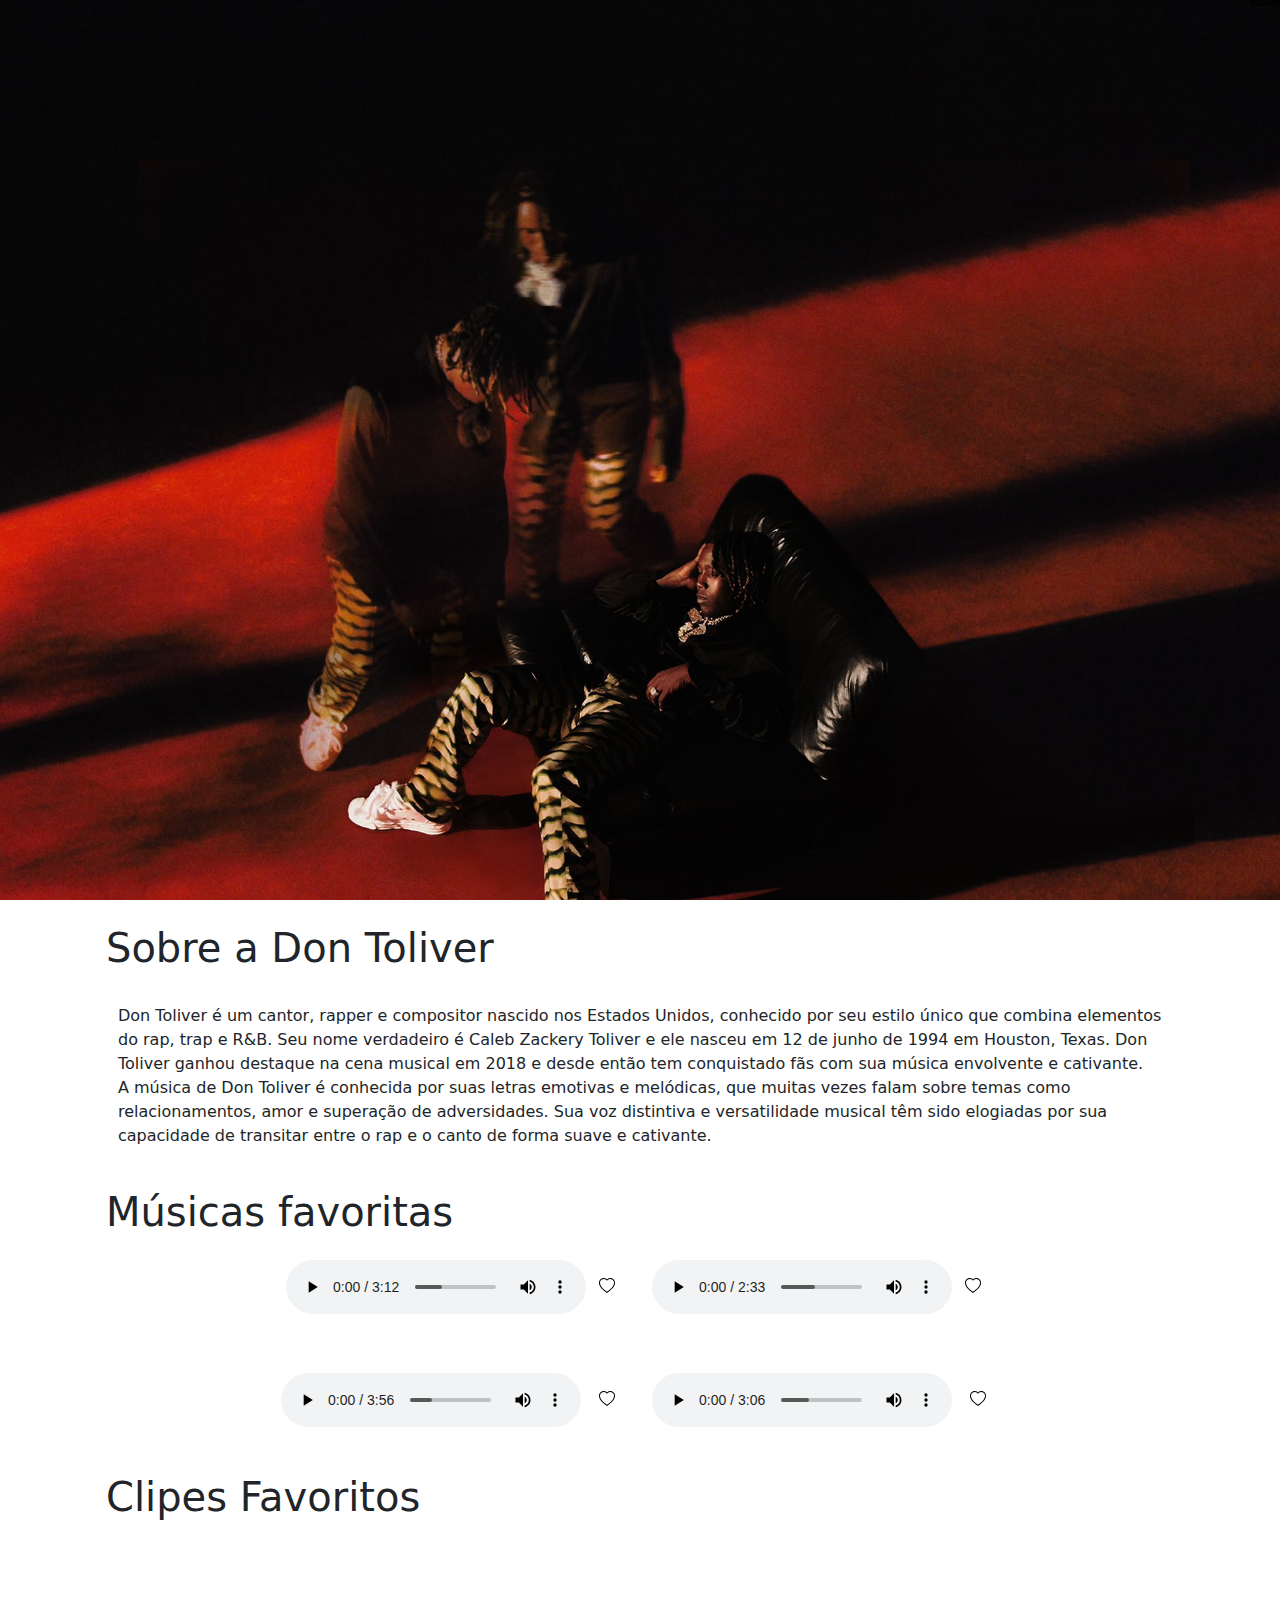
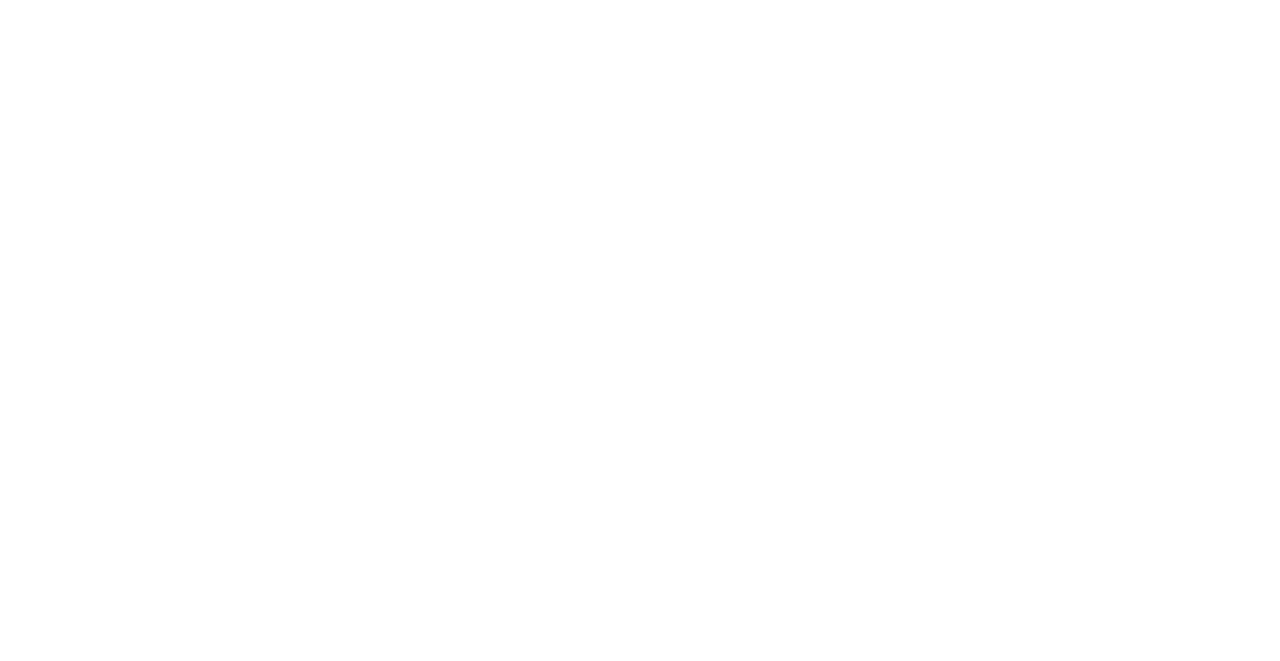
==== projetoBandas/pages/DonT.html @ a928bdb9 "AGORA SIM" ====
<!DOCTYPE html>
<html lang="pt-br">
<head>
    <meta charset="UTF-8">
    <meta http-equiv="X-UA-Compatible" content="IE=edge">
    <meta name="viewport" content="width=device-width, initial-scale=1.0">
    <title>Don Toliver</title>
    <link rel="stylesheet" href="../css/bootstrap.min.css">
</head>
<body>
    <div class="bg-image Capa" 
     style="background-image: url('../imgs/capaDonT.jfif');
            height: 100vh; background-repeat: no-repeat; background-size: cover;">
        </div>
    <div class="container">
        <main class="p-4 m-auto">
            <section>
                <div class="row">
                <h1 class="">Sobre a Don Toliver</h1>
                <p class="p-4">
                    Don Toliver é um cantor, rapper e compositor nascido nos Estados Unidos, conhecido por seu estilo único que combina elementos do rap, trap e R&B. Seu nome verdadeiro é Caleb Zackery Toliver e ele nasceu em 12 de junho de 1994 em Houston, Texas. Don Toliver ganhou destaque na cena musical em 2018 e desde então tem conquistado fãs com sua música envolvente e cativante. <br>
                    A música de Don Toliver é conhecida por suas letras emotivas e melódicas, que muitas vezes falam sobre temas como relacionamentos, amor e superação de adversidades. Sua voz distintiva e versatilidade musical têm sido elogiadas por sua capacidade de transitar entre o rap e o canto de forma suave e cativante.
                </p>
                </div>
                <div class="row">
                    <h1 class="">Músicas favoritas</h1>
                    <div class="d-flex flex-row justify-content-center p-2 mt-2">
    
                        <div class="flex-row me-4"><audio controls src="../audios/Let Her Go.mp3"></audio><button class="btn rounded-5 mb-5"id="btnF">

                            <img src="../imgs/heart.svg" alt=""></button></div>

                        <div class="flex-row"><audio controls src="../audios/No Idea.mp3"></audio><button class="btn rounded-5 mb-5"id="btnF">

                            <img src="../imgs/heart.svg" alt=""></button></div>
                    </div>
                    <div class="d-flex flex-row justify-content-center p-2 mt-1">
                        <div class="flex-row me-4"><audio controls src="../audios/Candy.mp3"></audio> <button class="btn rounded-5 mb-5" id="btnF">

                            <img src="../imgs/heart.svg" alt=""></button></div>

                        <div class="flex-row"><audio controls src="../audios/Do It Right.mp3"></audio> <button class="btn rounded-5 mb-5"id="btnF">

                            <img src="../imgs/heart.svg" alt=""></button></div>
                    </div>
                    </div>
            </section>
            <section>
                <div class="row">
                    <h1>Clipes Favoritos</h1>
                </div>
                <div class="row">
                    <div class="d-flex flex-row justify-content-center">
                        <div class="flex-row p-2 mt-3">
                            <iframe width="420" height="315" src="https://www.youtube.com/embed/4IahvCIqeOc" title="YouTube video player" frameborder="0" allow="accelerometer; autoplay; clipboard-write; encrypted-media; gyroscope; picture-in-picture; web-share" allowfullscreen></iframe>
                        </div>
                        <div class="flex-row p-2 mt-3"><iframe width="420" height="315" src="https://www.youtube.com/embed/no0RhhdJMlE" title="YouTube video player" frameborder="0" allow="accelerometer; autoplay; clipboard-write; encrypted-media; gyroscope; picture-in-picture; web-share" allowfullscreen></iframe></div>
                    </div>
                    <div class="d-flex flex-row justify-content-center">
                        <div class="flex-row p-2 mt-3"><iframe width="420" height="315" src="https://www.youtube.com/embed/qFIJHaylMu4" title="YouTube video player" frameborder="0" allow="accelerometer; autoplay; clipboard-write; encrypted-media; gyroscope; picture-in-picture; web-share" allowfullscreen></iframe></div>

                        <div class="flex-row p-2 mt-3">
                            <iframe width="420" height="315" src="https://www.youtube.com/embed/FVNHNfKeIFw" title="YouTube video player" frameborder="0" allow="accelerometer; autoplay; clipboard-write; encrypted-media; gyroscope; picture-in-picture; web-share" allowfullscreen></iframe>
                        </div>
                    </div>
                </div>
            </section>
        </main>
    </div>

    




    <script src="../js/bootstrap.min.js"></script>
    <script src="../js/app.js"></script>
</body>
</html>
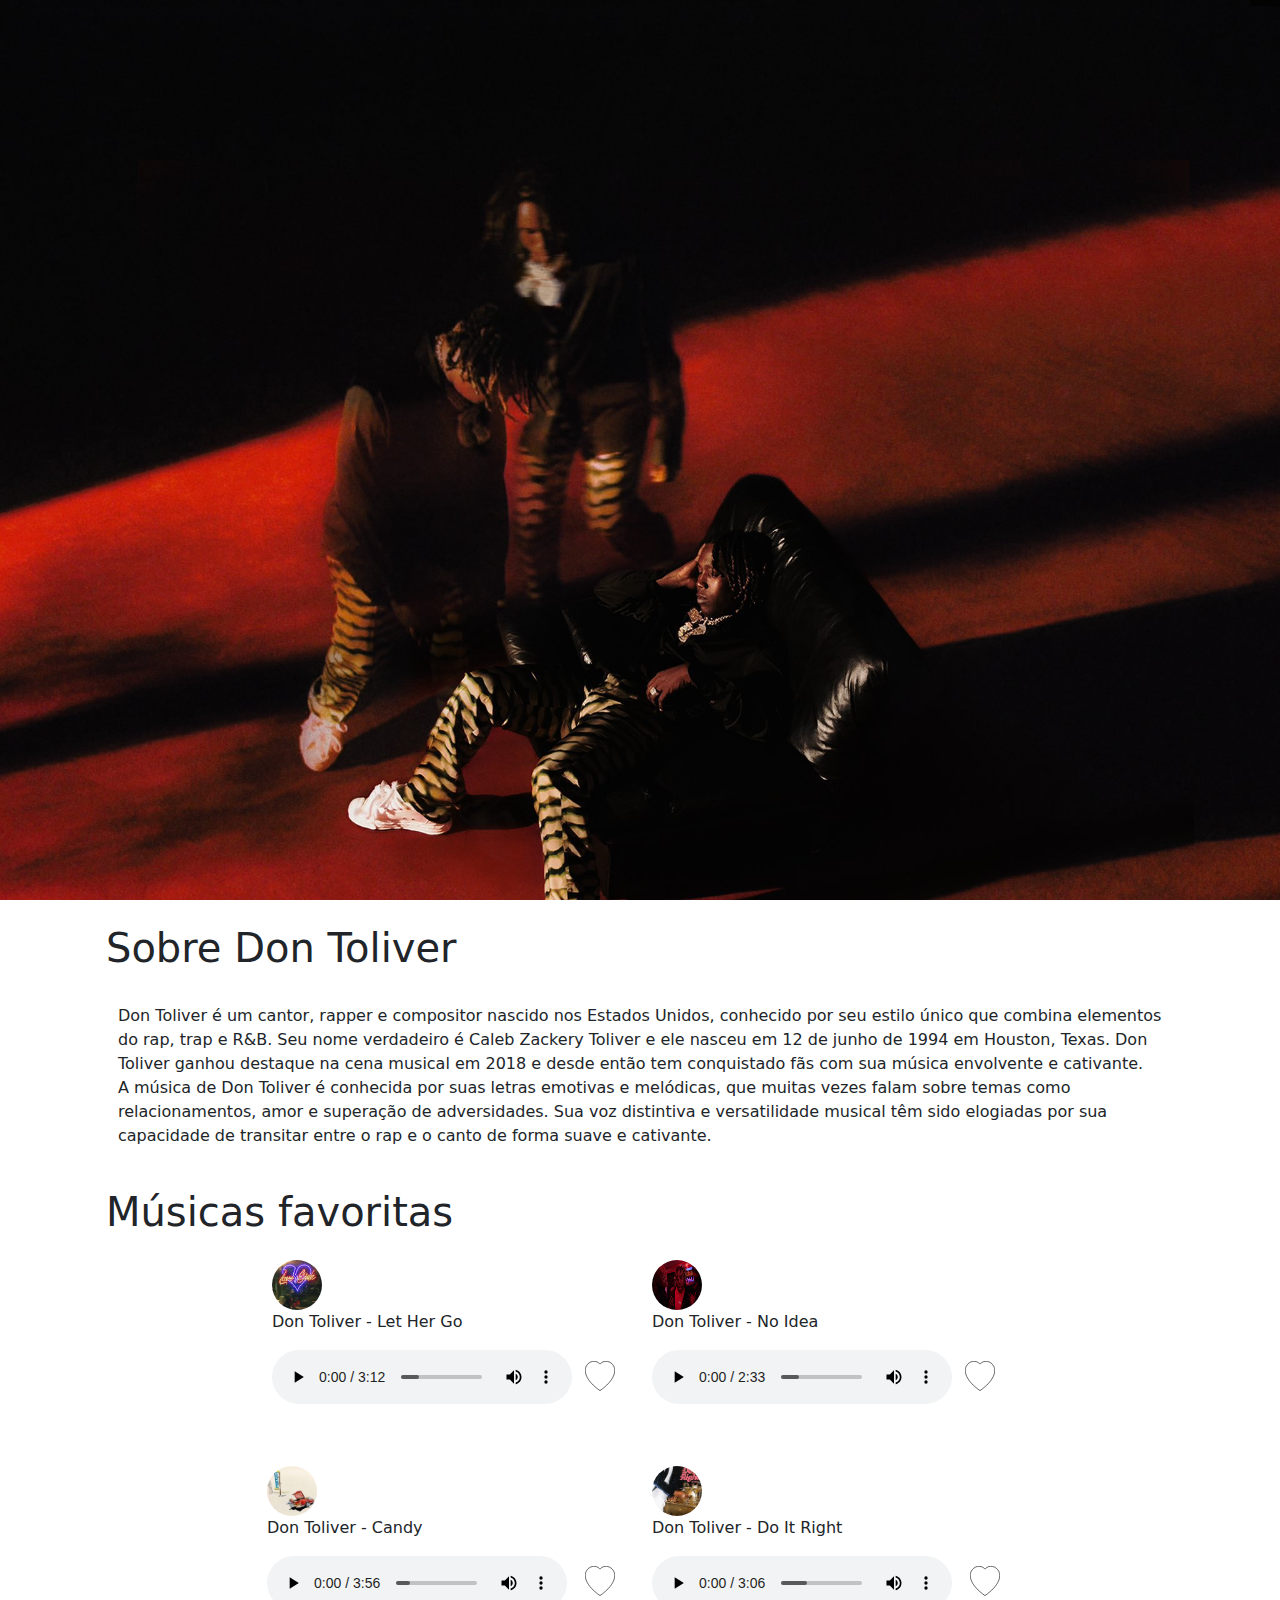
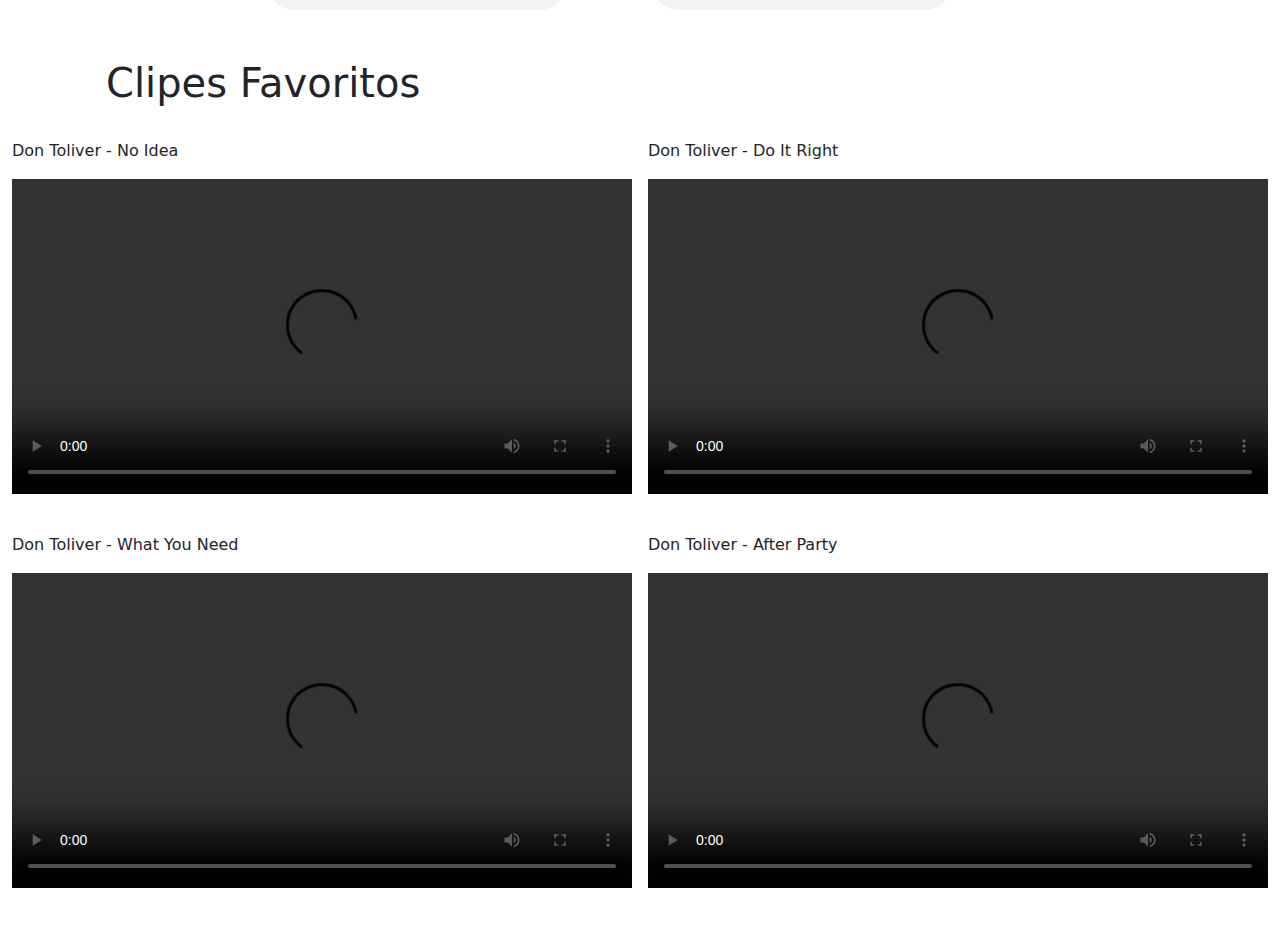
==== commit cb2b5500: "ultimo push" ====
--- a/projetoBandas/pages/DonT.html
+++ b/projetoBandas/pages/DonT.html
@@ -6,17 +6,18 @@
     <meta name="viewport" content="width=device-width, initial-scale=1.0">
     <title>Don Toliver</title>
     <link rel="stylesheet" href="../css/bootstrap.min.css">
+    <link rel="stylesheet" href="../css/Iron.css">
 </head>
 <body>
     <div class="bg-image Capa" 
-     style="background-image: url('../imgs/capaDonT.jfif');
+     style="background-image: url('../imgs\ arthur/capaDonT.jfif');
             height: 100vh; background-repeat: no-repeat; background-size: cover;">
         </div>
     <div class="container">
         <main class="p-4 m-auto">
             <section>
                 <div class="row">
-                <h1 class="">Sobre a Don Toliver</h1>
+                <h1 class="">Sobre Don Toliver</h1>
                 <p class="p-4">
                     Don Toliver é um cantor, rapper e compositor nascido nos Estados Unidos, conhecido por seu estilo único que combina elementos do rap, trap e R&B. Seu nome verdadeiro é Caleb Zackery Toliver e ele nasceu em 12 de junho de 1994 em Houston, Texas. Don Toliver ganhou destaque na cena musical em 2018 e desde então tem conquistado fãs com sua música envolvente e cativante. <br>
                     A música de Don Toliver é conhecida por suas letras emotivas e melódicas, que muitas vezes falam sobre temas como relacionamentos, amor e superação de adversidades. Sua voz distintiva e versatilidade musical têm sido elogiadas por sua capacidade de transitar entre o rap e o canto de forma suave e cativante.
@@ -26,22 +27,22 @@
                     <h1 class="">Músicas favoritas</h1>
                     <div class="d-flex flex-row justify-content-center p-2 mt-2">
     
-                        <div class="flex-row me-4"><audio controls src="../audios/Let Her Go.mp3"></audio><button class="btn rounded-5 mb-5"id="btnF">
+                        <div class="flex-row me-4"> <img src="../imgs arthur/LoveSick.jfif" alt="" style="border-radius: 50%; width: 50px;"><p class="">Don Toliver - Let Her Go</p><audio controls src="../audios arthur/Let Her Go.mp3"></audio><button class="btn rounded-5 mb-5"id="btnF">
 
-                            <img src="../imgs/heart.svg" alt=""></button></div>
+                            <img src="../imgs arthur/Vector.svg" alt="" style="width: 30px;" id="coracao"></button></div>
 
-                        <div class="flex-row"><audio controls src="../audios/No Idea.mp3"></audio><button class="btn rounded-5 mb-5"id="btnF">
+                        <div class="flex-row">  <img src="../imgs arthur/NoIdeia.jpg" alt="" style="border-radius: 50%; width: 50px; height: 50px;"><p class="">Don Toliver - No Idea</p><audio controls src="../audios arthur/No Idea.mp3"></audio><button class="btn rounded-5 mb-5"id="btnF">
 
-                            <img src="../imgs/heart.svg" alt=""></button></div>
+                            <img src="../imgs arthur/Vector.svg" alt="" style="width: 30px; "id="coracao"></button></div>
                     </div>
                     <div class="d-flex flex-row justify-content-center p-2 mt-1">
-                        <div class="flex-row me-4"><audio controls src="../audios/Candy.mp3"></audio> <button class="btn rounded-5 mb-5" id="btnF">
+                        <div class="flex-row me-4">  <img src="../imgs arthur/Candy.jfif" alt="" style="border-radius: 50%; width: 50px;"><p class="">Don Toliver - Candy</p><audio controls src="../audios arthur/Candy.mp3"></audio> <button class="btn rounded-5 mb-5" id="btnF">
 
-                            <img src="../imgs/heart.svg" alt=""></button></div>
+                            <img src="../imgs arthur/Vector.svg" alt="" style="width: 30px;"id="coracao"></button></div>
 
-                        <div class="flex-row"><audio controls src="../audios/Do It Right.mp3"></audio> <button class="btn rounded-5 mb-5"id="btnF">
+                        <div class="flex-row">  <img src="../imgs arthur/DoItRight.jfif" style="border-radius: 50%; width: 50px;"><p class="">Don Toliver - Do It Right</p><audio controls src="../audios arthur/Do It Right.mp3"></audio> <button class="btn rounded-5 mb-5"id="btnF">
 
-                            <img src="../imgs/heart.svg" alt=""></button></div>
+                            <img src="../imgs arthur/Vector.svg" alt="" style="width: 30px;"id="coracao"></button></div>
                     </div>
                     </div>
             </section>
@@ -52,15 +53,23 @@
                 <div class="row">
                     <div class="d-flex flex-row justify-content-center">
                         <div class="flex-row p-2 mt-3">
-                            <iframe width="420" height="315" src="https://www.youtube.com/embed/4IahvCIqeOc" title="YouTube video player" frameborder="0" allow="accelerometer; autoplay; clipboard-write; encrypted-media; gyroscope; picture-in-picture; web-share" allowfullscreen></iframe>
+                            <p>Don Toliver - No Idea</p>
+                            <video controls src="../videos arthur/Don Toliver - No Idea [Official Music Video].mp4" style="width: 620px;" class="video1"> </video>
+                            
                         </div>
-                        <div class="flex-row p-2 mt-3"><iframe width="420" height="315" src="https://www.youtube.com/embed/no0RhhdJMlE" title="YouTube video player" frameborder="0" allow="accelerometer; autoplay; clipboard-write; encrypted-media; gyroscope; picture-in-picture; web-share" allowfullscreen></iframe></div>
+                        <div class="flex-row p-2 mt-3">
+                            <p>Don Toliver - Do It Right</p>
+                            <video controls src="../videos arthur/Don Toliver - Do It Right (Music Video).mp4" style="width: 620px;" class="video1"></video></div>
                     </div>
                     <div class="d-flex flex-row justify-content-center">
-                        <div class="flex-row p-2 mt-3"><iframe width="420" height="315" src="https://www.youtube.com/embed/qFIJHaylMu4" title="YouTube video player" frameborder="0" allow="accelerometer; autoplay; clipboard-write; encrypted-media; gyroscope; picture-in-picture; web-share" allowfullscreen></iframe></div>
+                        
+                        <div class="flex-row p-2 mt-3">
+                            <p>Don Toliver - What You Need</p>
+                            <video controls src="../videos arthur/Don Toliver - What You Need [Official Music Video].mp4" style="width: 620px;" class="video1"></video></div>
 
                         <div class="flex-row p-2 mt-3">
-                            <iframe width="420" height="315" src="https://www.youtube.com/embed/FVNHNfKeIFw" title="YouTube video player" frameborder="0" allow="accelerometer; autoplay; clipboard-write; encrypted-media; gyroscope; picture-in-picture; web-share" allowfullscreen></iframe>
+                            <p>Don Toliver - After Party</p>
+                            <video controls src="../videos arthur/Don Toliver - After Party [Official Music Video].mp4" style="width: 620px;" class="video1"></video>
                         </div>
                     </div>
                 </div>
--- a/projetoBandas/css/Iron.css
+++ b/projetoBandas/css/Iron.css
@@ -0,0 +1,8 @@
+
+.video1{
+    height: 315px;
+    width: 420px;
+}
+#coracao path:active{
+    fill: red;
+}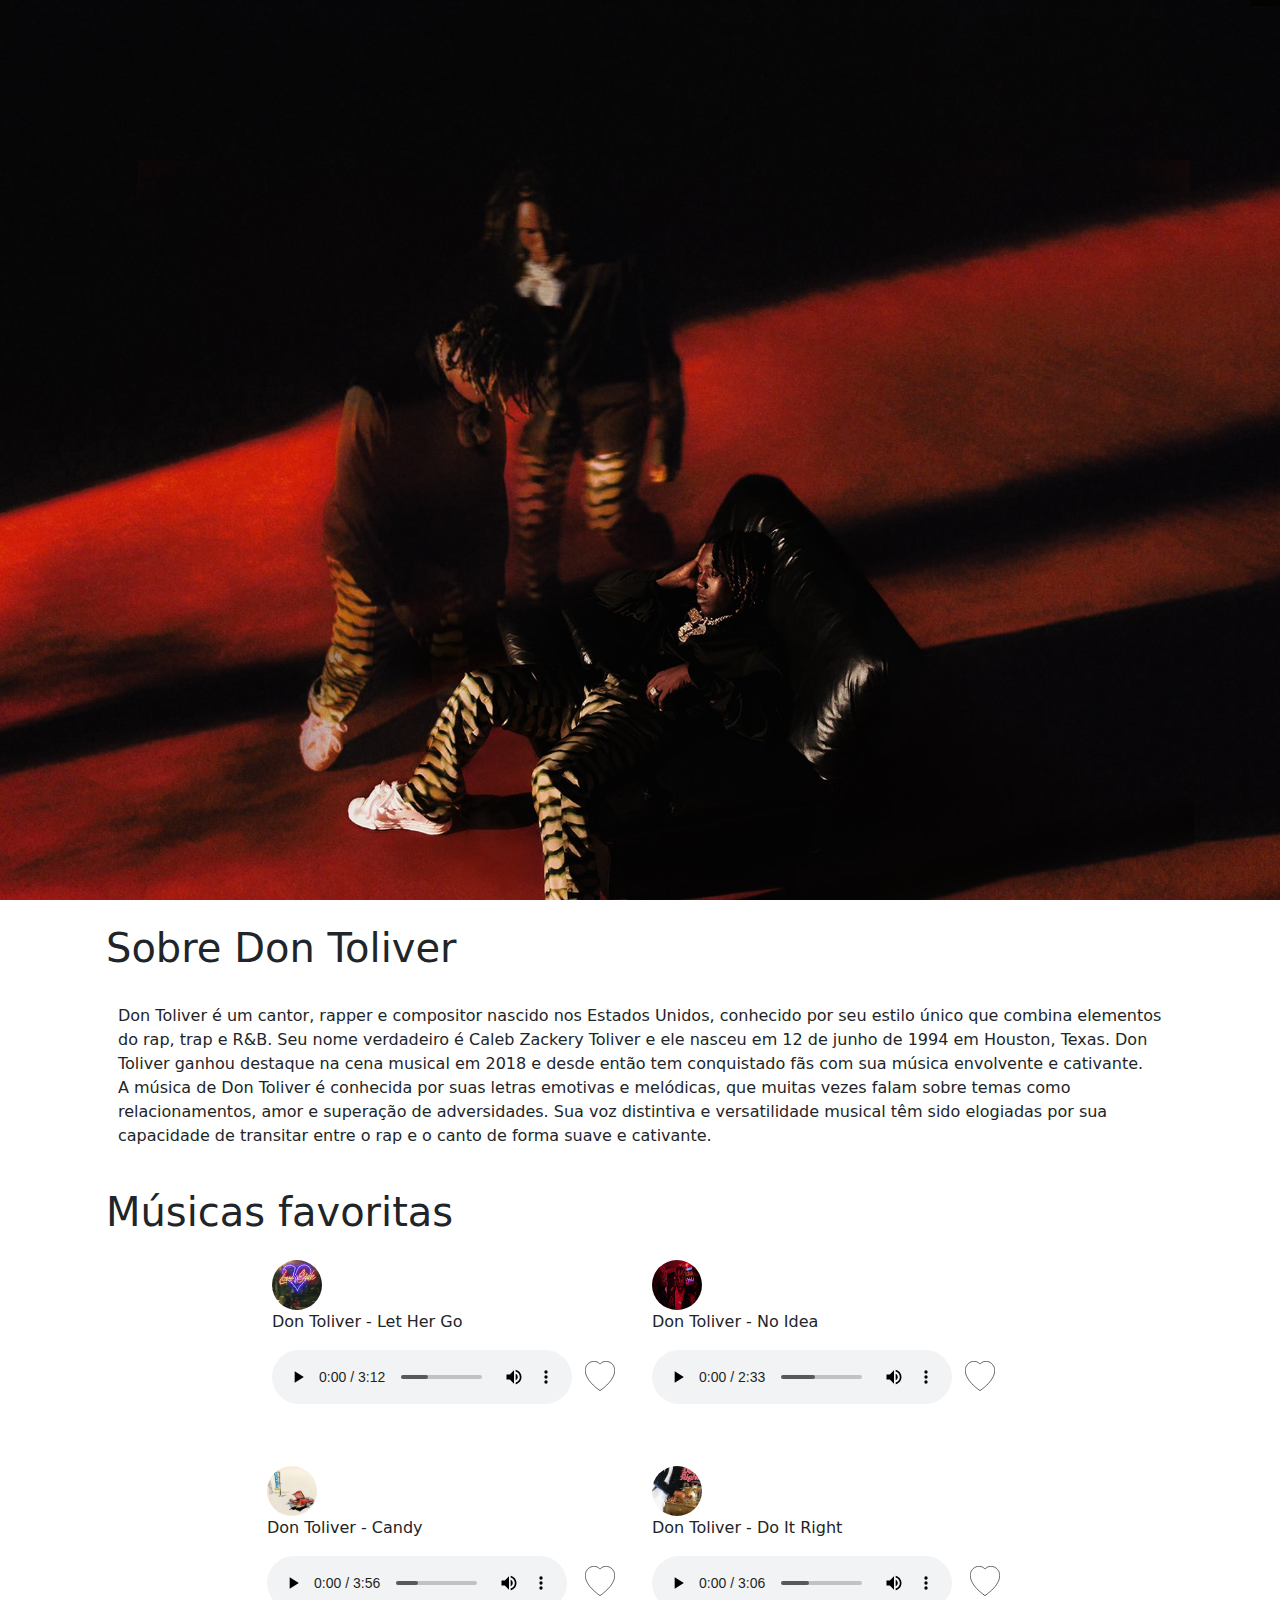
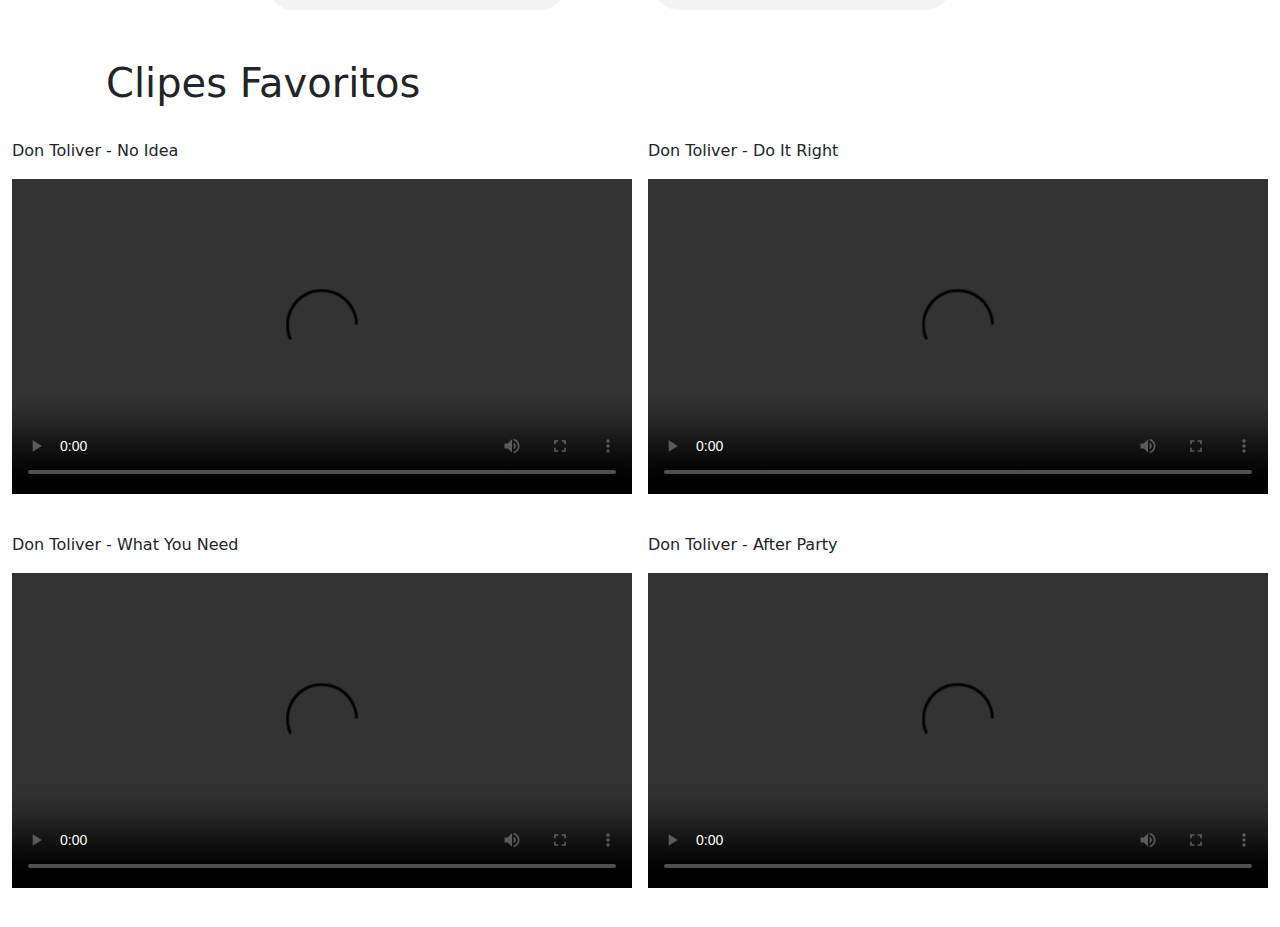
==== commit cbf6f109: "pronto" ====
--- a/projetoBandas/pages/DonT.html
+++ b/projetoBandas/pages/DonT.html
@@ -27,22 +27,22 @@
                     <h1 class="">Músicas favoritas</h1>
                     <div class="d-flex flex-row justify-content-center p-2 mt-2">
     
-                        <div class="flex-row me-4"> <img src="../imgs arthur/LoveSick.jfif" alt="" style="border-radius: 50%; width: 50px;"><p class="">Don Toliver - Let Her Go</p><audio controls src="../audios arthur/Let Her Go.mp3"></audio><button class="btn rounded-5 mb-5"id="btnF">
+                        <div class="flex-row me-4"> <img src="../imgs arthur/LoveSick.jfif" alt="" style="border-radius: 50%; width: 50px;"><p class="">Don Toliver - Let Her Go</p><audio controls src="../audios arthur/Let Her Go.mp3"></audio><button class="btn rounded-5 mb-5"id="coracao1">
 
-                            <img src="../imgs arthur/Vector.svg" alt="" style="width: 30px;" id="coracao"></button></div>
+                            <img src="../imgs arthur/Vector.svg" alt="" style="width: 30px;" id="vermelho1"></button></div>
 
                         <div class="flex-row">  <img src="../imgs arthur/NoIdeia.jpg" alt="" style="border-radius: 50%; width: 50px; height: 50px;"><p class="">Don Toliver - No Idea</p><audio controls src="../audios arthur/No Idea.mp3"></audio><button class="btn rounded-5 mb-5"id="btnF">
 
-                            <img src="../imgs arthur/Vector.svg" alt="" style="width: 30px; "id="coracao"></button></div>
+                            <img src="../imgs arthur/Vector.svg" alt="" style="width: 30px; "id="coracao2"></button></div>
                     </div>
                     <div class="d-flex flex-row justify-content-center p-2 mt-1">
                         <div class="flex-row me-4">  <img src="../imgs arthur/Candy.jfif" alt="" style="border-radius: 50%; width: 50px;"><p class="">Don Toliver - Candy</p><audio controls src="../audios arthur/Candy.mp3"></audio> <button class="btn rounded-5 mb-5" id="btnF">
 
-                            <img src="../imgs arthur/Vector.svg" alt="" style="width: 30px;"id="coracao"></button></div>
+                            <img src="../imgs arthur/Vector.svg" alt="" style="width: 30px;"id="coracao3"></button></div>
 
                         <div class="flex-row">  <img src="../imgs arthur/DoItRight.jfif" style="border-radius: 50%; width: 50px;"><p class="">Don Toliver - Do It Right</p><audio controls src="../audios arthur/Do It Right.mp3"></audio> <button class="btn rounded-5 mb-5"id="btnF">
 
-                            <img src="../imgs arthur/Vector.svg" alt="" style="width: 30px;"id="coracao"></button></div>
+                            <img src="../imgs arthur/Vector.svg" alt="" style="width: 30px;"id="coracao4"></button></div>
                     </div>
                     </div>
             </section>
